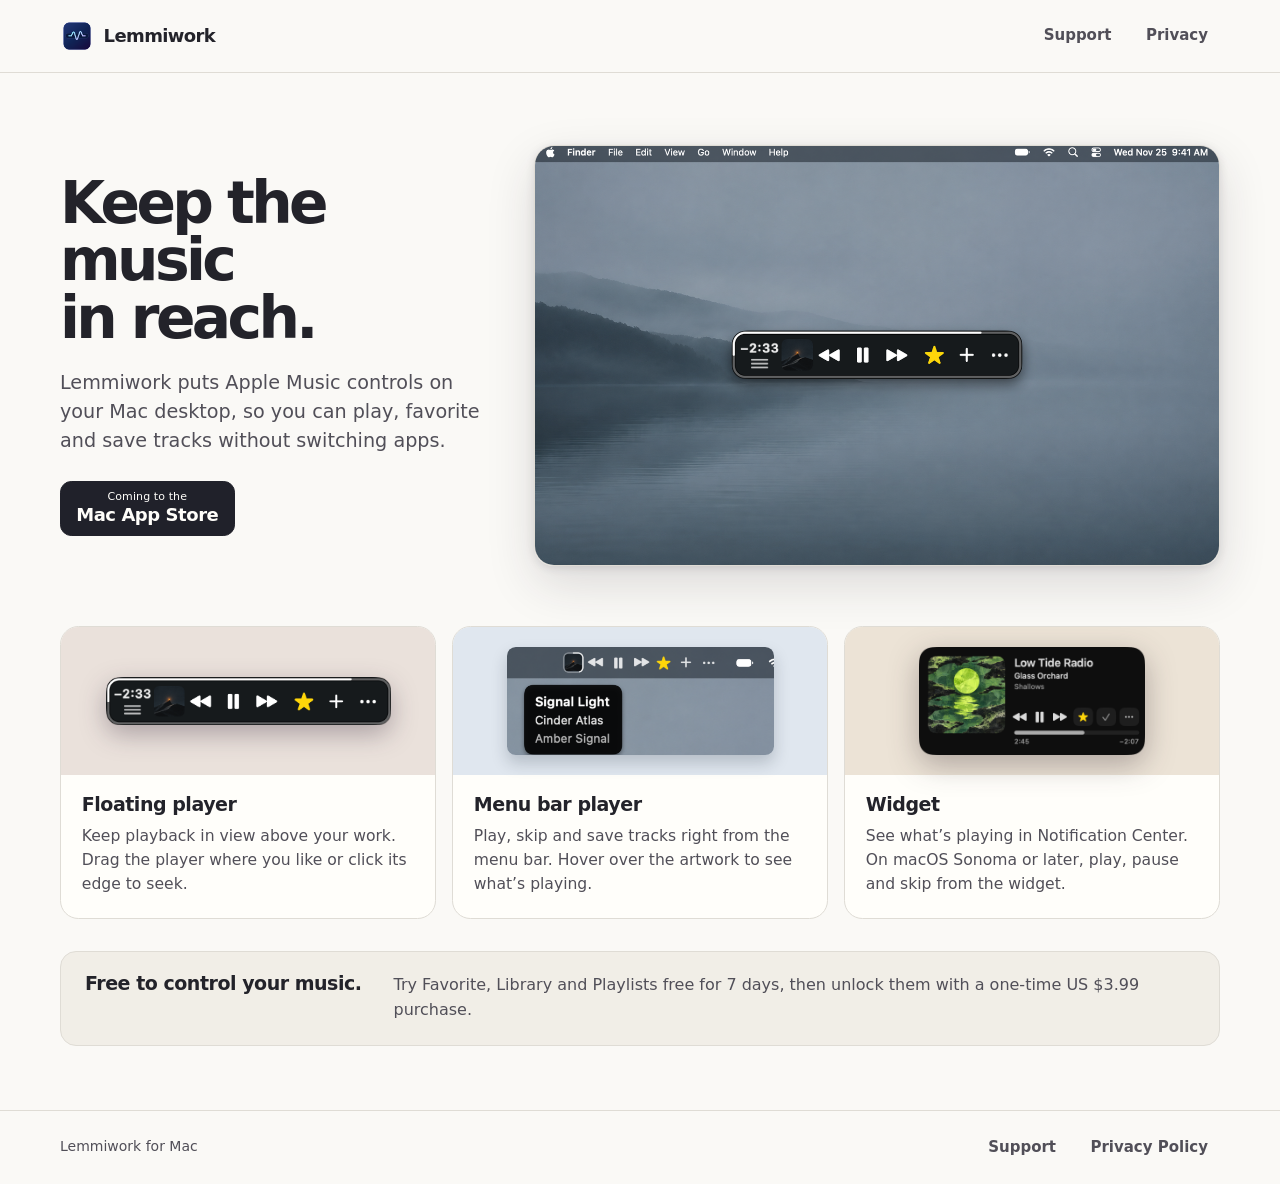
==== index.html @ 5f2c48f1 "Publish Lemmiwork support and privacy" ====
<!doctype html>
<html lang="en">
<head>
  <meta charset="utf-8">
  <meta name="viewport" content="width=device-width, initial-scale=1">
  <meta name="description" content="Lemmiwork keeps Apple Music controls within reach while you work on your Mac.">
  <title>Lemmiwork — Apple Music within reach</title>
  <link rel="icon" href="images/lemmiwork-icon.png" type="image/png">
  <link rel="stylesheet" href="style.css">
</head>
<body>
  <a class="skip-link" href="#main">Skip to content</a>
  <header class="site-header">
    <div class="shell header-inner">
      <a class="brand" href="index.html" aria-current="page">
        <img src="images/lemmiwork-icon.png" width="34" height="34" alt="">
        Lemmiwork
      </a>
      <nav class="site-nav" aria-label="Main">
        <a href="support.html">Support</a>
        <a href="privacy.html">Privacy</a>
      </nav>
    </div>
  </header>

  <main id="main" tabindex="-1" class="shell">
    <section class="hero" aria-labelledby="hero-title">
      <div class="hero-copy">
        <h1 id="hero-title">Keep the music<br>in reach.</h1>
        <p>Lemmiwork puts Apple Music controls on your Mac desktop, so you can play, favorite and save tracks without switching apps.</p>
        <a class="store-badge" href="#app-store">
          <small>Coming to the</small>
          Mac App Store
        </a>
      </div>
      <img class="hero-image" src="images/floating-player-desktop.png" width="1310" height="802"
        alt="Lemmiwork’s floating player over a Mac desktop with a misty lake wallpaper">
    </section>

    <section class="features" aria-label="Players">
      <article class="feature">
        <div class="feature-image floating-preview">
          <img src="images/floating-player.png" width="762" height="129"
            alt="Floating player with artwork, playback controls and a highlighted Favorite star">
        </div>
        <div class="feature-copy">
          <h2>Floating player</h2>
          <p>Keep playback in view above your work. Drag the player where you like or click its edge to seek.</p>
        </div>
      </article>
      <article class="feature">
        <div class="feature-image menu-preview">
          <img src="images/menu-bar-player.png" width="990" height="402"
            alt="Menu bar controls with the current track details shown underneath">
        </div>
        <div class="feature-copy">
          <h2>Menu bar player</h2>
          <p>Play, skip and save tracks right from the menu bar. Hover over the artwork to see what’s playing.</p>
        </div>
      </article>
      <article class="feature">
        <div class="feature-image widget-preview">
          <img src="images/notification-center-widget.png" width="1032" height="492"
            alt="Medium widget showing track details, artwork, playback controls and progress">
        </div>
        <div class="feature-copy">
          <h2>Widget</h2>
          <p>See what’s playing in Notification Center. On macOS Sonoma or later, play, pause and skip from the widget.</p>
        </div>
      </article>
    </section>

    <section class="purchase" id="app-store" aria-labelledby="purchase-title">
      <h2 id="purchase-title">Free to control your music.</h2>
      <p>Try Favorite, Library and Playlists free for 7 days, then unlock them with a one-time US&nbsp;$3.99 purchase.</p>
    </section>
  </main>

  <footer class="site-footer">
    <div class="shell footer-inner">
      <span>Lemmiwork for Mac</span>
      <nav class="site-nav" aria-label="Footer">
        <a href="support.html">Support</a>
        <a href="privacy.html">Privacy Policy</a>
      </nav>
    </div>
  </footer>
</body>
</html>
---- style.css ----
:root {
  color-scheme: light dark;
  font-family: -apple-system, BlinkMacSystemFont, system-ui, sans-serif;
  font-size: 100%;
  --page: #faf9f6;
  --surface: #fffefa;
  --ink: #23232a;
  --muted: #514f58;
  --rule: #dfdcd5;
  --link: #2f4e83;
  --soft: #f1eee7;
  --current: #ece8e0;
  --floating: #eae1db;
  --menu: #e0e7ef;
  --widget: #ece3d6;
  --badge: #20212a;
  --badge-ink: #fffefa;
  --image-shadow: 0 18px 48px #28203025, 0 2px 8px #28203020;
}

@media (prefers-color-scheme: dark) {
  :root {
    --page: #171719;
    --surface: #1e1e22;
    --ink: #f3f0eb;
    --muted: #c1bdc6;
    --rule: #37353c;
    --link: #a9c6ff;
    --soft: #232328;
    --current: #302e35;
    --floating: #352833;
    --menu: #273344;
    --widget: #362c28;
    --badge: #f0eeeb;
    --badge-ink: #20212a;
    --image-shadow: 0 18px 48px #0006, 0 2px 8px #0005;
  }
}

*, *::before, *::after {
  box-sizing: border-box;
}

body {
  margin: 0;
  min-height: 100vh;
  display: flex;
  flex-direction: column;
  background: var(--page);
  color: var(--ink);
  line-height: 1.55;
  -webkit-text-size-adjust: 100%;
}

main {
  flex: 1;
}

a {
  color: var(--link);
  text-underline-offset: 0.18em;
}

a:focus-visible {
  outline: 2px solid var(--link);
  outline-offset: 4px;
}

img {
  display: block;
  max-width: 100%;
  height: auto;
}

h1, h2, p {
  margin: 0;
}

h1, h2 {
  line-height: 1.1;
}

[id] {
  scroll-margin-top: 1.5rem;
}

.shell {
  width: min(1160px, calc(100% - 64px));
  margin-inline: auto;
}

.skip-link {
  position: absolute;
  z-index: 1;
  top: 0.75rem;
  left: 0.75rem;
  padding: 0.6rem 0.85rem;
  background: var(--surface);
  transform: translateY(-175%);
}

.skip-link:focus {
  transform: translateY(0);
}

.site-header {
  border-bottom: 1px solid var(--rule);
}

.header-inner,
.footer-inner {
  display: flex;
  align-items: center;
  justify-content: space-between;
  gap: 1rem;
}

.header-inner {
  min-height: 72px;
}

.brand {
  display: inline-flex;
  align-items: center;
  gap: 0.6rem;
  color: var(--ink);
  font-size: 1.125rem;
  font-weight: 700;
  letter-spacing: -0.035em;
  text-decoration: none;
}

.brand img {
  flex: none;
}

.site-nav {
  display: flex;
  flex-wrap: wrap;
  align-items: center;
  gap: 0.35rem 0.65rem;
  font-size: 0.9375rem;
}

.site-nav a {
  border-radius: 0.6rem;
  padding: 0.55rem 0.75rem;
  color: var(--muted);
  font-weight: 550;
  text-decoration: none;
}

.site-nav a:hover,
.site-nav a[aria-current="page"] {
  background: var(--current);
  color: var(--ink);
}

.hero {
  display: grid;
  grid-template-columns: minmax(0, 0.82fr) minmax(0, 1.34fr);
  align-items: center;
  gap: clamp(2rem, 4.2vw, 4.5rem);
  padding-block: 4.5rem 3.75rem;
}

.hero h1,
.document-heading h1 {
  font-weight: 730;
  letter-spacing: -0.062em;
}

.hero h1 {
  font-size: clamp(3rem, 4.55vw, 4rem);
  line-height: 0.99;
}

.hero p {
  max-width: 36ch;
  margin-top: 1.35rem;
  color: var(--muted);
  font-size: clamp(1.0625rem, 1.5vw, 1.25rem);
  line-height: 1.5;
}

.hero-image {
  width: 100%;
  border: 1px solid var(--rule);
  border-radius: 1.25rem;
  box-shadow: var(--image-shadow);
}

.store-badge {
  display: inline-flex;
  flex-direction: column;
  align-items: center;
  margin-top: 1.6rem;
  border: 1px solid var(--badge);
  border-radius: 0.7rem;
  padding: 0.53rem 0.95rem 0.62rem;
  background: var(--badge);
  color: var(--badge-ink);
  font-size: 1.125rem;
  font-weight: 660;
  letter-spacing: -0.025em;
  line-height: 1.1;
  text-decoration: none;
}

.store-badge small {
  margin-bottom: 0.16rem;
  font-size: 0.6875rem;
  font-weight: 500;
  letter-spacing: 0.01em;
}

.store-badge:hover {
  filter: brightness(0.89);
}

.features {
  display: grid;
  grid-template-columns: repeat(3, minmax(0, 1fr));
  gap: 1rem;
}

.feature {
  overflow: hidden;
  border: 1px solid var(--rule);
  border-radius: 1.15rem;
  background: var(--surface);
}

.feature-image {
  display: grid;
  place-items: center;
  min-height: 9.25rem;
  padding: 1rem;
}

.floating-preview {
  background: var(--floating);
}

.floating-preview img {
  width: min(90%, 285px);
  filter: drop-shadow(0 9px 13px #25172c50);
}

.menu-preview {
  background: var(--menu);
}

.menu-preview img {
  width: min(90%, 267px);
  border-radius: 0.55rem;
  box-shadow: 0 8px 16px #13203235;
}

.widget-preview {
  background: var(--widget);
}

.widget-preview img {
  width: min(88%, 226px);
  filter: drop-shadow(0 9px 15px #251a2450);
}

.feature-copy {
  padding: 1.2rem 1.3rem 1.35rem;
}

.feature-copy h2 {
  font-size: 1.1875rem;
  letter-spacing: -0.025em;
}

.feature-copy p {
  margin-top: 0.55rem;
  color: var(--muted);
  font-size: 0.975rem;
}

.purchase {
  display: flex;
  align-items: baseline;
  justify-content: space-between;
  gap: 0.7rem 2rem;
  margin-block: 2rem 4rem;
  border: 1px solid var(--rule);
  border-radius: 1rem;
  padding: 1.35rem 1.5rem;
  background: var(--soft);
}

.purchase h2 {
  flex-shrink: 0;
  font-size: 1.1875rem;
  letter-spacing: -0.025em;
}

.purchase p {
  color: var(--muted);
}

.site-footer {
  border-top: 1px solid var(--rule);
}

.footer-inner {
  min-height: 73px;
  padding-block: 0.5rem;
  color: var(--muted);
  font-size: 0.875rem;
}

.document {
  padding-block: 3.6rem 4.5rem;
  overflow-wrap: anywhere;
}

.document-support {
  max-width: 990px;
}

.document-privacy {
  max-width: 690px;
}

.document-heading {
  margin-bottom: 2.2rem;
  border-bottom: 1px solid var(--rule);
  padding-bottom: 1.65rem;
}

.document-heading h1 {
  font-size: clamp(2.85rem, 5vw, 4rem);
}

.document-heading p {
  margin-top: 0.7rem;
  color: var(--muted);
  font-size: 1.125rem;
}

.support-layout {
  display: grid;
  grid-template-columns: minmax(0, 13rem) minmax(0, 43rem);
  align-items: start;
  gap: clamp(1.6rem, 4vw, 4.5rem);
}

.toc {
  position: sticky;
  top: 1.5rem;
  border: 1px solid var(--rule);
  border-radius: 0.9rem;
  padding: 0.9rem 1rem;
  background: var(--soft);
}

.toc h2 {
  margin-bottom: 0.55rem;
  font-size: 1rem;
}

.toc ul {
  display: grid;
  gap: 0.2rem;
  margin: 0;
  padding: 0;
  list-style: none;
}

.toc a {
  display: block;
  padding: 0.32rem 0;
  font-size: 0.9rem;
  line-height: 1.4;
}

.prose {
  line-height: 1.65;
}

.prose section + section {
  margin-top: 1.55rem;
  border-top: 1px solid var(--rule);
  padding-top: 1.55rem;
}

.prose h2 {
  margin-bottom: 0.65rem;
  font-size: 1.375rem;
  letter-spacing: -0.03em;
}

.prose p + p,
.prose p + ul,
.prose p + ol,
.prose ul + p,
.prose ol + p {
  margin-top: 0.55rem;
}

.prose ul,
.prose ol {
  margin-block: 0;
  padding-inline-start: 1.4rem;
}

.prose li + li {
  margin-top: 0.28rem;
}

.policy-intro {
  margin-bottom: 1.8rem;
  color: var(--muted);
  font-size: 1.0625rem;
}

@media (max-width: 900px) {
  .hero {
    gap: 1.75rem;
  }
}

@media (max-width: 720px) {
  .shell {
    width: min(100% - 40px, 34rem);
  }

  .hero {
    grid-template-columns: 1fr;
    gap: 1.85rem;
    padding-block: 2.55rem 1.85rem;
  }

  .hero h1 {
    font-size: clamp(2.85rem, 10.5vw, 4rem);
  }

  .features,
  .support-layout {
    grid-template-columns: 1fr;
  }

  .feature-image {
    min-height: 8rem;
  }

  .purchase {
    flex-direction: column;
    margin-block: 1.5rem 2.75rem;
  }

  .document {
    padding-block: 2.35rem 3rem;
  }

  .document-heading {
    margin-bottom: 1.3rem;
    padding-bottom: 1.15rem;
  }

  .toc {
    position: static;
  }

  .toc ul {
    grid-template-columns: repeat(2, minmax(0, 1fr));
    column-gap: 0.8rem;
  }
}

@media (max-width: 420px) {
  .header-inner {
    min-height: 62px;
  }

  .site-nav {
    gap: 0.1rem;
  }

  .site-nav a {
    padding-inline: 0.48rem;
  }
}
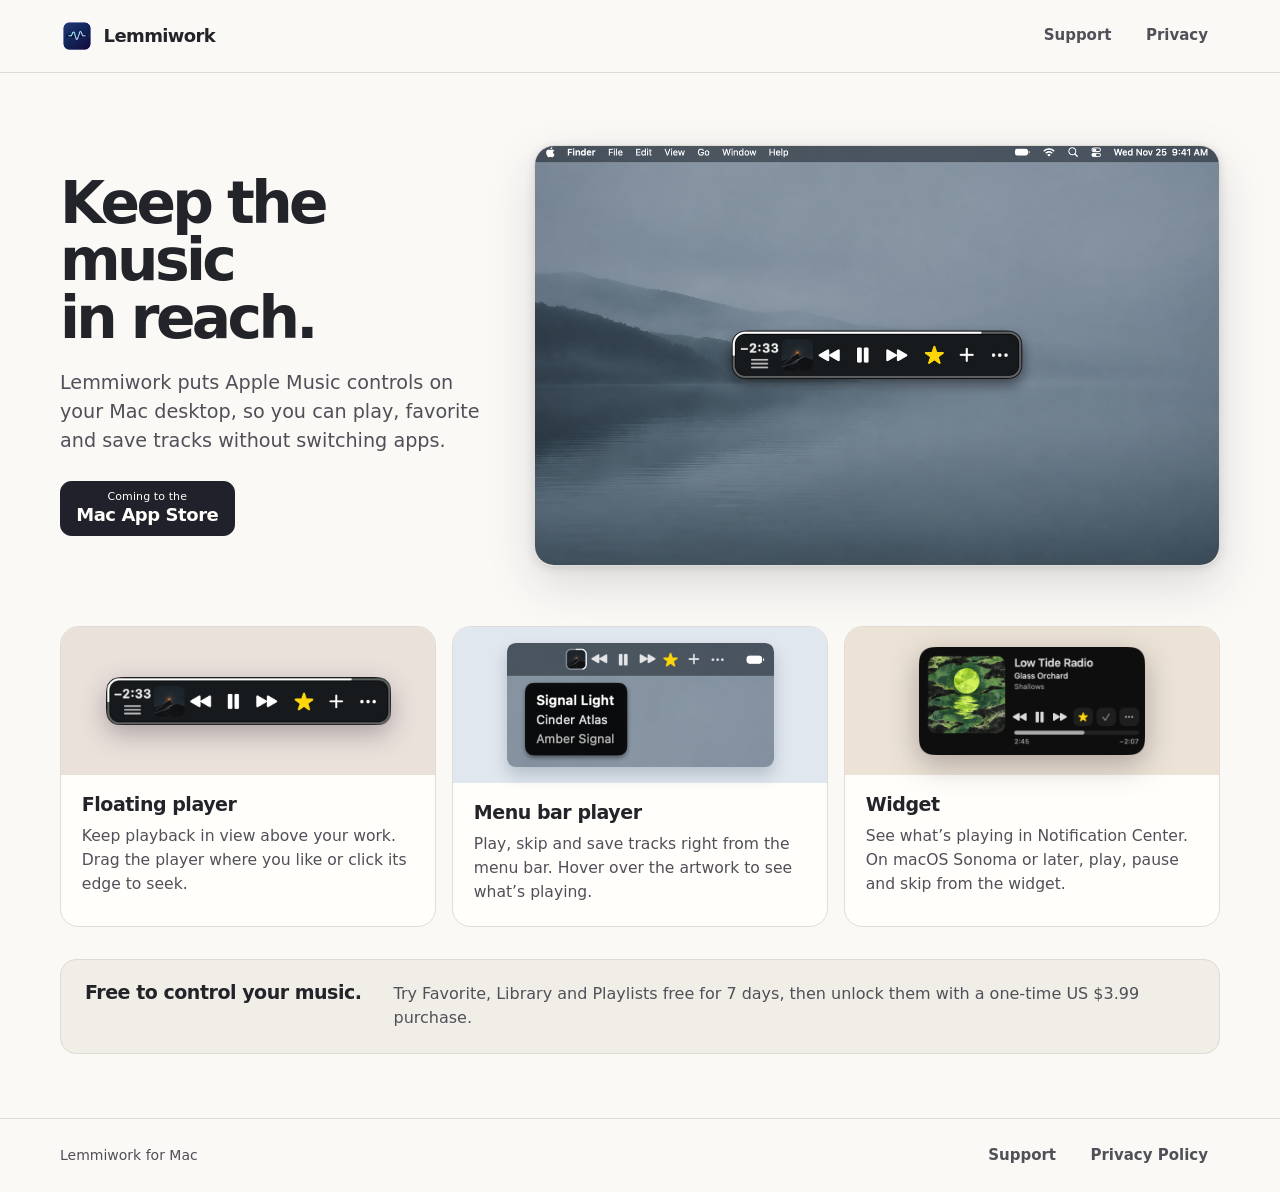
==== commit c146a653: "Refine the menu bar image framing" ====
--- a/index.html
+++ b/index.html
@@ -50,7 +50,7 @@
       </article>
       <article class="feature">
         <div class="feature-image menu-preview">
-          <img src="images/menu-bar-player.png" width="990" height="402"
+          <img src="images/menu-bar-player.png" width="948" height="441"
             alt="Menu bar controls with the current track details shown underneath">
         </div>
         <div class="feature-copy">
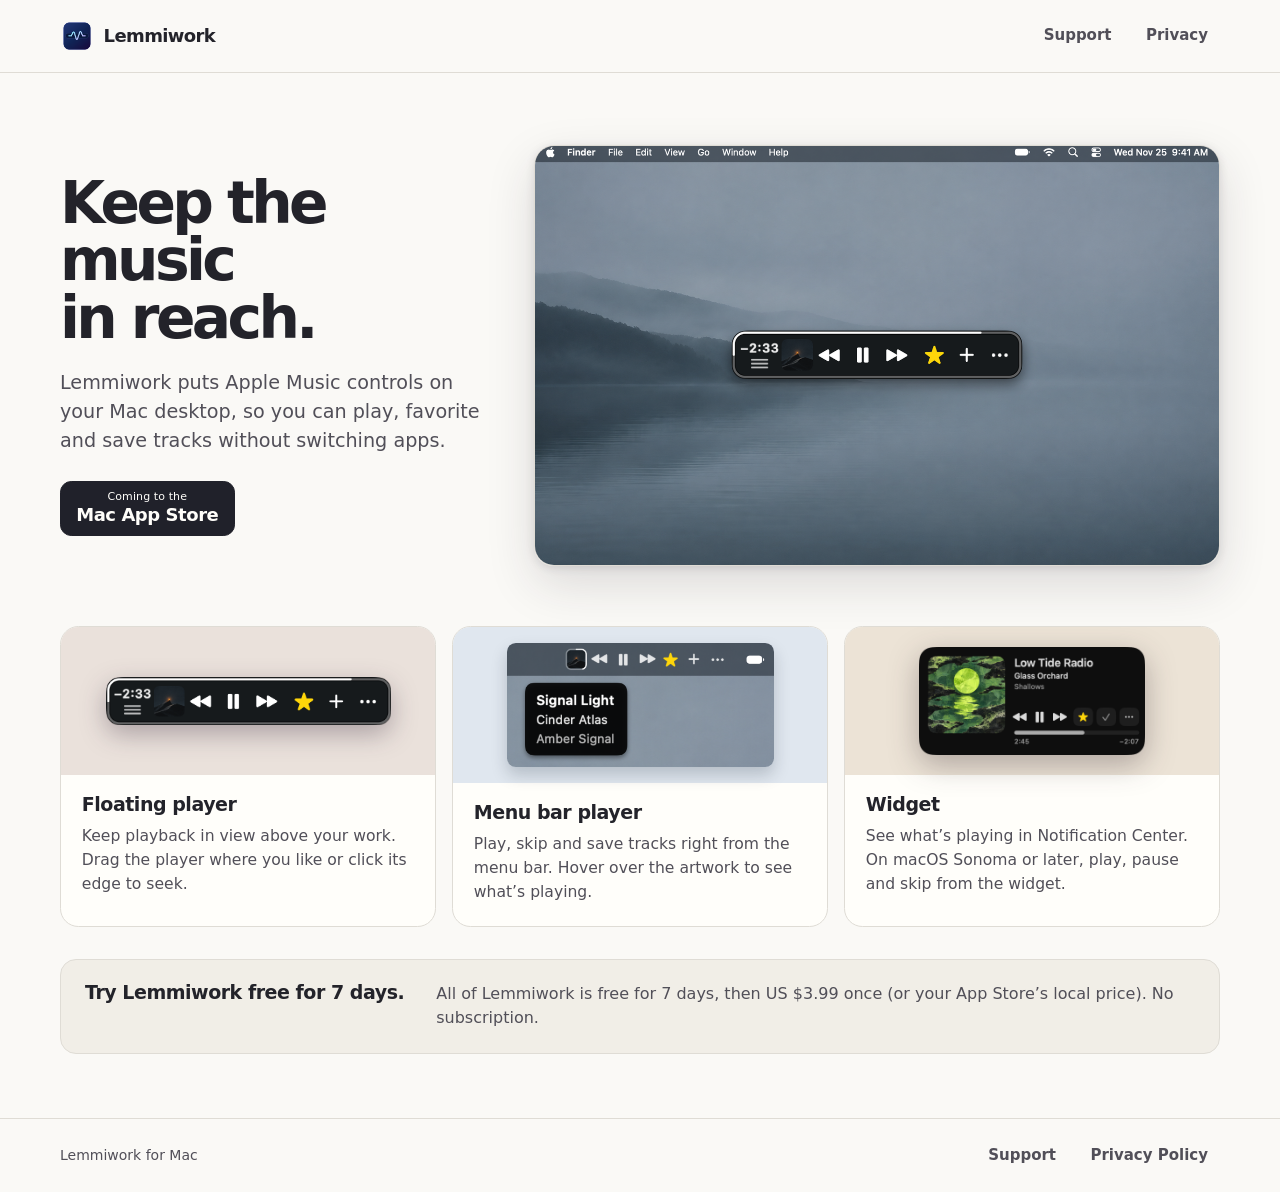
==== commit 754441e8: "Describe Lemmiwork’s full-app trial and purchase" ====
--- a/index.html
+++ b/index.html
@@ -71,8 +71,8 @@
     </section>
 
     <section class="purchase" id="app-store" aria-labelledby="purchase-title">
-      <h2 id="purchase-title">Free to control your music.</h2>
-      <p>Try Favorite, Library and Playlists free for 7 days, then unlock them with a one-time US&nbsp;$3.99 purchase.</p>
+      <h2 id="purchase-title">Try Lemmiwork free for 7 days.</h2>
+      <p>All of Lemmiwork is free for 7 days, then US&nbsp;$3.99 once (or your App Store’s local price). No subscription.</p>
     </section>
   </main>
 
